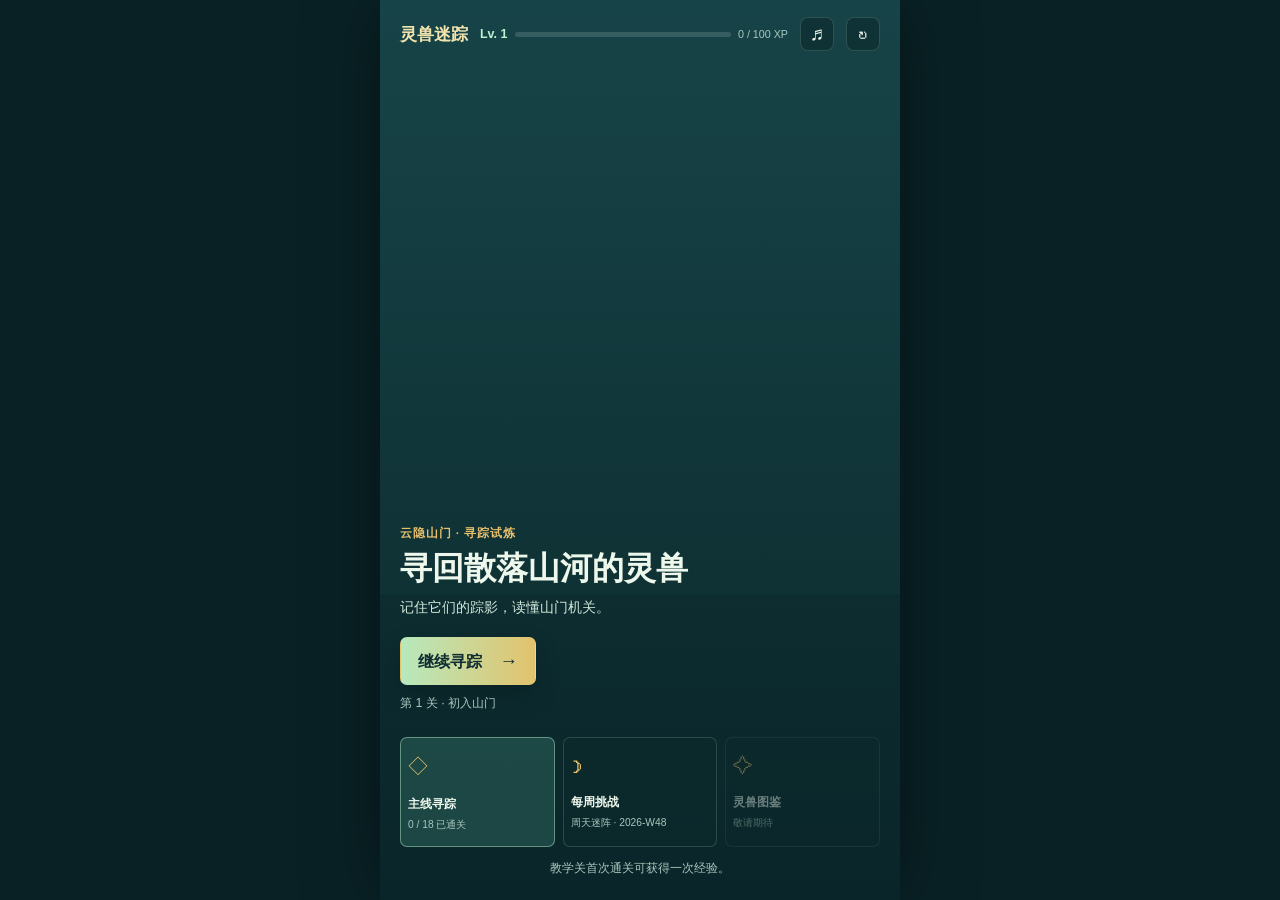
==== index.html @ cf748c47 "Add files via upload" ====
<!doctype html>
<html lang="zh-CN">
  <head>
    <meta charset="utf-8">
    <meta name="viewport" content="width=device-width, initial-scale=1, viewport-fit=cover">
    <meta name="theme-color" content="#102e31">
    <title>灵兽迷踪</title>
    <link rel="stylesheet" href="styles.css">
  </head>
  <body>
    <main class="game-shell">
      <section class="screen home-screen is-active" id="homeScreen">
        <header class="topbar">
          <div class="brand">灵兽迷踪</div>
          <div class="level-readout" aria-label="玩家等级">
            <strong id="homeLevel">Lv. 1</strong>
            <div class="xp-track"><i id="homeXpFill"></i></div>
            <span id="homeXpText">0 / 100 XP</span>
          </div>
          <button class="icon-button" id="soundToggle" type="button" aria-label="关闭音效" title="关闭音效">♬</button>
          <button class="icon-button" id="resetButton" type="button" aria-label="重置本地进度" title="重置本地进度">↻</button>
        </header>

        <div class="mountain-scene" aria-hidden="true">
          <div class="moon"></div><div class="peak peak-back"></div><div class="peak peak-front"></div>
          <div class="gate"><i></i><i></i><b></b></div><div class="river"></div>
          <span class="scene-beast fox">⌁</span><span class="scene-beast bird">✦</span><span class="scene-beast fish">◌</span>
        </div>

        <section class="hero-copy">
          <p class="eyebrow">云隐山门 · 寻踪试炼</p>
          <h1>寻回散落山河的灵兽</h1>
          <p>记住它们的踪影，读懂山门机关。</p>
          <button class="primary-button" id="continueButton" type="button">继续寻踪 <span>→</span></button>
          <p class="current-stage" id="currentStage">第 1 关 · 初入山门</p>
        </section>

        <section class="home-grid" aria-label="游戏入口">
          <button class="home-tile is-selected" id="mainlineButton" type="button">
            <span class="tile-symbol">◇</span><strong>主线寻踪</strong><small id="mainlineProgress">0 / 5 已通关</small>
          </button>
          <button class="home-tile" id="weeklyButton" type="button">
            <span class="tile-symbol">☽</span><strong>每周挑战</strong><small id="weeklyLabel">本周迷阵</small>
          </button>
          <button class="home-tile" type="button" disabled>
            <span class="tile-symbol">✧</span><strong>灵兽图鉴</strong><small>敬请期待</small>
          </button>
        </section>
        <p class="streak-line" id="streakLine">完成教学关卡，可获得一次经验。</p>
      </section>

      <section class="screen level-screen" id="levelScreen">
        <header class="topbar compact-topbar">
          <button class="back-button" id="levelBackButton" type="button">← 返回</button>
          <div class="brand">主线寻踪</div>
          <div class="level-mini" id="levelMini">Lv. 1</div>
        </header>
        <div class="page-intro"><p class="eyebrow">教学试炼</p><h2>循着灵息，依序深入山门</h2></div>
        <div class="level-list" id="levelList"></div>
      </section>

      <section class="screen play-screen" id="playScreen">
        <header class="play-topbar">
          <button class="icon-button" id="playBackButton" type="button" aria-label="返回关卡列表" title="返回关卡列表">←</button>
          <div class="stage-title"><span id="playChapter">第 1 关</span><strong id="playName">初入山门</strong></div>
          <div class="play-stats"><div class="moves"><span>剩余步数</span><strong id="movesValue">16</strong></div><div class="mistakes"><span>错误</span><strong id="mistakesValue">0</strong></div><button class="icon-button" id="playSoundToggle" type="button" aria-label="关闭音效" title="关闭音效">♬</button></div>
        </header>
        <section class="objective-row"><span id="objectiveText">找出全部 8 对灵兽</span><strong id="pairProgress">0 / 8</strong></section>
        <div class="mechanism-note" id="mechanismNote">连续翻开两张相同灵兽牌即可消除。</div>
        <section class="board-wrap"><div class="game-board" id="gameBoard" aria-live="polite"></div></section>
        <section class="toolbelt" aria-label="可用道具">
          <button class="tool-button" id="mirrorTool" type="button"><img class="tool-art" src="图片建模/观微镜.png" alt=""><strong>观微镜</strong><small>显露全部</small></button>
          <button class="tool-button" id="trackerTool" type="button"><span>⌁</span><strong>寻踪香</strong><small>指向同伴</small></button>
          <button class="tool-button" id="breakerTool" type="button"><span>◇</span><strong>破禁符</strong><small>解除迷雾</small></button>
        </section>
      </section>
    </main>

    <div class="modal-layer" id="tutorialModal" aria-hidden="true">
      <section class="tutorial-modal" role="dialog" aria-modal="true" aria-labelledby="tutorialTitle">
        <p class="eyebrow" id="tutorialKicker">试炼规则</p>
        <div class="tutorial-demo" id="tutorialDemo" aria-hidden="true"></div>
        <h2 id="tutorialTitle">记住灵兽的踪影</h2>
        <p id="tutorialDescription"></p>
        <button class="primary-button tutorial-start" id="tutorialStartButton" type="button">开始试炼 <span>→</span></button>
      </section>
    </div>

    <div class="modal-layer" id="resultModal" aria-hidden="true">
      <section class="result-modal" role="dialog" aria-modal="true" aria-labelledby="resultTitle">
        <p class="eyebrow" id="resultKicker">寻踪完成</p>
        <div class="result-emblem">✦</div>
        <h2 id="resultTitle">灵兽已归位</h2>
        <p id="resultDescription"></p>
        <div class="result-stats"><div><span>剩余步数</span><strong id="resultMoves">0</strong></div><div><span>错误翻牌</span><strong id="resultMistakes">0</strong></div><div><span>道具使用</span><strong id="resultTools">0</strong></div><div><span>本关评价</span><strong id="resultStars">★☆☆</strong></div></div>
        <div class="result-record" id="resultRecord" hidden></div>
        <div class="xp-gain" id="xpGain">首次通关经验 +0</div>
        <div class="modal-actions"><button class="secondary-button" id="replayButton" type="button">再来一局</button><button class="secondary-button" id="reviewButton" type="button">复盘本局</button><button class="primary-button" id="nextButton" type="button">下一关 <span>→</span></button></div>
      </section>
    </div>
    <script src="app.js"></script>
  </body>
</html>
---- styles.css ----
:root { --ink:#edf7ec; --muted:#a9c7bd; --deep:#102e31; --deep-2:#16454a; --jade:#58c69d; --jade-light:#b9f2cd; --gold:#e8c06b; --coral:#e87762; --line:rgba(202,242,222,.16); --paper:#e6f0e6; }
* { box-sizing:border-box; }
body { margin:0; min-width:320px; min-height:100vh; color:var(--ink); font-family:"Microsoft YaHei","PingFang SC",sans-serif; letter-spacing:0; background:#092125; }
button { font:inherit; cursor:pointer; } button:disabled { cursor:not-allowed; opacity:.42; }
.game-shell { width:min(100%,520px); min-height:100vh; margin:0 auto; overflow:hidden; background:linear-gradient(180deg,#123c40 0%,#0a2529 100%); box-shadow:0 0 70px rgba(0,0,0,.36); }
.screen { display:none; min-height:100vh; position:relative; padding:env(safe-area-inset-top, 0) 20px calc(24px + env(safe-area-inset-bottom, 0)); } .screen.is-active { display:flex; flex-direction:column; }
.topbar { min-height:68px; display:flex; align-items:center; justify-content:space-between; gap:12px; position:relative; z-index:4; }
.brand { color:#f3e4ae; font-size:1.08rem; font-weight:800; white-space:nowrap; } .level-readout { flex:1; display:grid; grid-template-columns:auto minmax(52px,1fr) auto; align-items:center; gap:7px; color:var(--muted); font-size:.67rem; } .level-readout strong { color:var(--jade-light); font-size:.78rem; }.xp-track { height:5px; overflow:hidden; border-radius:99px; background:rgba(237,247,236,.14); }.xp-track i { display:block; height:100%; width:0; border-radius:inherit; background:linear-gradient(90deg,var(--jade),var(--gold)); transition:width .35s ease; }
.icon-button,.back-button { width:34px; height:34px; border:1px solid var(--line); border-radius:8px; color:var(--ink); background:rgba(8,30,32,.42); font-size:1.2rem; } .back-button { width:auto; padding:0 10px; font-size:.8rem; }.compact-topbar { border-bottom:1px solid var(--line); }.level-mini { color:var(--gold); font-size:.78rem; font-weight:800; }
.home-screen { isolation:isolate; } .mountain-scene { position:absolute; inset:0 0 auto; z-index:-1; height:66%; overflow:hidden; background:radial-gradient(circle at 78% 18%,rgba(226,211,142,.8) 0 5%,transparent 5.3%),linear-gradient(180deg,#255d5f 0%,#19494e 42%,#10363a 100%); }.mountain-scene::before { content:""; position:absolute; inset:0; opacity:.6; background:repeating-linear-gradient(116deg,transparent 0 16px,rgba(210,241,214,.05) 17px 18px); }.moon { position:absolute; top:13%; right:13%; width:70px; aspect-ratio:1; border-radius:50%; background:rgba(239,227,168,.52); box-shadow:0 0 48px rgba(238,220,146,.34); }.peak { position:absolute; bottom:9%; width:115%; height:42%; clip-path:polygon(0 100%,26% 40%,39% 67%,59% 10%,77% 67%,100% 32%,100% 100%); }.peak-back { left:-36%; background:#2c6866; opacity:.9; }.peak-front { left:8%; bottom:0; height:42%; background:#174447; clip-path:polygon(0 100%,22% 29%,38% 66%,58% 16%,75% 70%,100% 37%,100% 100%); }.river { position:absolute; bottom:0; left:35%; width:40%; height:34%; background:linear-gradient(90deg,transparent,#71cfc2 45%,rgba(137,224,206,.3)); clip-path:polygon(47% 0,62% 0,100% 100%,0 100%); opacity:.75; }.gate { position:absolute; z-index:2; bottom:17%; left:calc(50% - 46px); width:92px; height:68px; border:4px solid #d9b866; border-bottom:0; border-radius:50px 50px 0 0; box-shadow:0 0 20px rgba(232,192,107,.26); }.gate i { position:absolute; bottom:0; width:8px; height:38px; background:#d9b866; }.gate i:first-child { left:17px; }.gate i:nth-child(2) { right:17px; }.gate b { position:absolute; bottom:12px; left:17px; width:50px; height:4px; background:#d9b866; }.scene-beast { position:absolute; z-index:3; font-weight:900; }.fox { bottom:25%; left:19%; color:var(--jade-light); font-size:2rem; }.bird { top:26%; left:24%; color:var(--coral); font-size:1.8rem; }.fish { bottom:11%; right:20%; color:var(--gold); font-size:2rem; }
.hero-copy { margin-top:auto; padding-top:310px; position:relative; z-index:2; }.eyebrow { margin:0 0 8px; color:var(--gold); font-size:.72rem; font-weight:800; letter-spacing:.08em; }.hero-copy h1 { max-width:310px; margin:0; font-size:2rem; line-height:1.22; }.hero-copy > p:not(.eyebrow):not(.current-stage) { margin:10px 0 20px; color:#d2e6d9; font-size:.9rem; }.primary-button,.secondary-button { min-height:48px; border-radius:7px; border:1px solid transparent; padding:0 17px; font-weight:800; }.primary-button { color:#102e31; background:linear-gradient(90deg,#b7e9bd,#e2c36d); box-shadow:0 10px 25px rgba(0,0,0,.2); }.primary-button span { margin-left:13px; font-size:1.15rem; }.secondary-button { color:var(--ink); border-color:var(--line); background:rgba(255,255,255,.08); }.current-stage { margin:10px 0 0; color:var(--muted); font-size:.78rem; }.home-grid { display:grid; grid-template-columns:repeat(3,1fr); gap:8px; margin-top:25px; }.home-tile { min-height:110px; padding:12px 7px; border:1px solid var(--line); border-radius:7px; color:var(--ink); text-align:left; background:rgba(12,42,44,.72); }.home-tile.is-selected { border-color:rgba(185,242,205,.45); background:rgba(60,124,111,.38); }.tile-symbol { display:block; margin-bottom:16px; color:var(--gold); font-size:1.25rem; }.home-tile strong,.home-tile small { display:block; }.home-tile strong { font-size:.78rem; }.home-tile small { margin-top:5px; color:var(--muted); font-size:.64rem; }.streak-line { margin:14px 0 0; color:var(--muted); text-align:center; font-size:.72rem; }
.level-screen { background:linear-gradient(180deg,#133e42,#0c292d); }.page-intro { margin:36px 0 22px; }.page-intro h2 { margin:0; font-size:1.48rem; line-height:1.35; }.level-list { display:grid; gap:10px; }.level-card { display:grid; grid-template-columns:44px 1fr auto; align-items:center; gap:12px; min-height:86px; padding:12px; border:1px solid var(--line); border-radius:7px; color:var(--ink); text-align:left; background:rgba(255,255,255,.05); }.level-card:not(:disabled):hover { border-color:rgba(185,242,205,.48); background:rgba(255,255,255,.08); }.level-number { display:grid; width:38px; height:38px; place-items:center; border-radius:50%; color:var(--deep); background:var(--jade-light); font-size:.8rem; font-weight:900; }.level-card.is-complete .level-number { background:var(--gold); }.level-card strong,.level-card small { display:block; }.level-card strong { font-size:.9rem; }.level-card small { margin-top:5px; color:var(--muted); font-size:.72rem; }.level-stars { color:var(--gold); font-size:.9rem; white-space:nowrap; }
.play-screen { padding-inline:14px; background:radial-gradient(circle at 50% 48%,#1d5355,#0b282c 62%); }.play-topbar { min-height:72px; display:grid; grid-template-columns:34px 1fr auto; align-items:center; gap:10px; }.stage-title span,.moves span { display:block; color:var(--muted); font-size:.66rem; }.stage-title strong { display:block; margin-top:3px; font-size:.92rem; }.moves { min-width:58px; text-align:right; }.moves strong { color:var(--gold); font-size:1.36rem; }.objective-row { display:flex; justify-content:space-between; padding:10px 8px; border-top:1px solid var(--line); border-bottom:1px solid var(--line); color:#d5e7dc; font-size:.78rem; }.objective-row strong { color:var(--jade-light); }.mechanism-note { min-height:34px; padding:9px 8px 0; color:var(--muted); font-size:.69rem; text-align:center; }.board-wrap { flex:1; display:grid; place-items:center; min-height:0; padding:10px 0; }.game-board { width:min(100%,440px); display:grid; grid-template-columns:repeat(var(--columns),1fr); gap:8px; }.card { position:relative; aspect-ratio:1 / 1.12; padding:0; border:0; border-radius:8px; background:transparent; perspective:700px; }.card:disabled { opacity:1; }.card-inner { position:absolute; inset:0; transform-style:preserve-3d; transition:transform .36s ease; }.card.is-face-up .card-inner,.card.is-matched .card-inner,.card.is-peek .card-inner { transform:rotateY(180deg); }.card-face { position:absolute; inset:0; display:grid; place-items:center; backface-visibility:hidden; border-radius:8px; overflow:hidden; }.card-back { border:1px solid rgba(224,196,107,.55); background:linear-gradient(145deg,#1f5b5b,#0d3035); box-shadow:inset 0 0 0 4px rgba(212,188,104,.1); }.card-back::before { content:"✧"; color:#e6c76e; font-size:1.45rem; }.card-front { transform:rotateY(180deg); border:1px solid rgba(255,255,255,.28); background:linear-gradient(145deg,#eaf0e2,#b9d5c8); }.beast-icon { font-size:clamp(1.45rem,7vw,2.2rem); filter:drop-shadow(0 3px 0 rgba(16,46,49,.12)); }.beast-name { position:absolute; bottom:7px; color:#174247; font-size:.58rem; font-weight:900; }.card.is-matched { animation:vanish .42s ease forwards; pointer-events:none; }.card.is-fogged .card-back { border-color:rgba(222,231,226,.65); background:linear-gradient(135deg,#97aaa9,#4d6c6c); }.card.is-fogged .card-back::before { content:"☁"; color:#ecf3ed; }.card.is-hint .card-back { outline:3px solid var(--gold); outline-offset:2px; }.card.is-teleport .card-back::after { content:"⌘"; position:absolute; right:5px; top:4px; color:#f1d17c; font-size:.68rem; }.toolbelt { display:grid; grid-template-columns:repeat(3,1fr); gap:7px; padding:10px 0 3px; }.tool-button { min-height:67px; border:1px solid var(--line); border-radius:7px; color:var(--ink); background:rgba(255,255,255,.07); }.tool-button:not(:disabled):hover { border-color:var(--gold); }.tool-button > * { display:block; }.tool-button span { color:var(--gold); font-size:1rem; }.tool-button strong { margin:3px 0; font-size:.69rem; }.tool-button small { color:var(--muted); font-size:.59rem; }
.modal-layer { position:fixed; inset:0; z-index:12; display:none; place-items:center; padding:22px; background:rgba(5,23,25,.74); }.modal-layer.is-visible { display:grid; }.result-modal { width:min(100%,390px); padding:26px 22px 20px; border:1px solid rgba(226,195,105,.38); border-radius:8px; text-align:center; color:#173c3e; background:linear-gradient(180deg,#e9f0df,#c9dfd0); box-shadow:0 24px 70px rgba(0,0,0,.32); }.result-modal .eyebrow { color:#557668; }.result-emblem { margin:0 auto 14px; display:grid; width:60px; height:60px; place-items:center; border-radius:50%; color:#f8e7a0; background:#1b5253; font-size:1.8rem; }.result-modal h2 { margin:0; font-size:1.55rem; }.result-modal > p:not(.eyebrow) { min-height:42px; margin:10px 0; color:#557668; font-size:.84rem; line-height:1.5; }.result-stats { display:grid; grid-template-columns:1fr 1fr; gap:1px; margin:17px 0 9px; overflow:hidden; border-radius:6px; background:rgba(21,62,63,.12); }.result-stats div { padding:10px; background:rgba(255,255,255,.42); }.result-stats span,.result-stats strong { display:block; }.result-stats span { color:#637c6f; font-size:.67rem; }.result-stats strong { margin-top:4px; color:#174247; }.xp-gain { min-height:23px; color:#8a6824; font-size:.76rem; font-weight:800; }.modal-actions { display:grid; grid-template-columns:1fr 1fr; gap:9px; margin-top:14px; }.modal-actions .primary-button,.modal-actions .secondary-button { min-height:44px; padding:0 10px; }.modal-actions .secondary-button { color:#174247; border-color:rgba(23,66,71,.25); background:rgba(255,255,255,.5); }
@keyframes vanish { 55% { opacity:.45; transform:scale(.85); } 100% { opacity:0; transform:scale(.72); } }
@media (max-height:720px) { .hero-copy { padding-top:220px; }.home-grid { margin-top:15px; }.home-tile { min-height:92px; }.tile-symbol { margin-bottom:10px; }.board-wrap { padding:3px 0; }.game-board { gap:6px; }.mechanism-note { padding-top:5px; }.toolbelt { padding-top:5px; } }

/* Generated art is kept behind UI overlays so the board remains legible at phone size. */
.mountain-scene { background:linear-gradient(rgba(12,42,44,.18),rgba(12,42,44,.72)),url("图片建模/主页山门背景.png") center top / cover no-repeat,#19494e; }
.mountain-scene::before { opacity:.25; background:linear-gradient(180deg,transparent 44%,#0d2e31 100%); }
.moon,.peak,.river,.gate,.scene-beast { display:none; }
.play-screen { background:linear-gradient(rgba(8,34,37,.82),rgba(8,34,37,.92)),url("图片建模/棋盘.png") center / cover,#0b282c; }
.card-back { background:linear-gradient(rgba(11,43,47,.08),rgba(11,43,47,.25)),url("图片建模/迷雾符牌.jpg") center / cover,#163d40; }
.card-back::before { content:""; width:28%; aspect-ratio:1; border:1px solid rgba(237,208,112,.7); border-radius:50%; box-shadow:0 0 18px rgba(239,202,101,.45); }
.beast-art { width:100%; height:100%; object-fit:cover; }
.beast-icon.is-fallback { display:none; }
.beast-art[hidden] + .beast-icon.is-fallback { display:block; }
.beast-name { z-index:1; padding:2px 5px; border-radius:3px; background:rgba(233,241,226,.82); }
.card.is-fogged .card-back { background:linear-gradient(rgba(100,123,124,.5),rgba(60,79,81,.62)),url("图片建模/迷雾机关图标.png") center / cover,#4d6c6c; }
.card.is-fogged .card-back::before { border-color:#ecf3ed; box-shadow:0 0 20px rgba(236,243,237,.45); }
.card.is-hint .card-back { animation:hint-pulse .7s ease-in-out infinite alternate; }
.card.is-sealed .card-back { background:linear-gradient(rgba(67,37,36,.42),rgba(44,29,31,.62)),url("图片建模/封印机关图标.png") center / cover,#533d3d; border-color:rgba(230,119,98,.82); }
.card.is-sealed .card-back::before { width:36%; border-radius:4px; border-color:#f0a491; box-shadow:0 0 18px rgba(232,119,98,.5); }
.card.is-teleport .card-back { background:linear-gradient(rgba(14,55,58,.34),rgba(15,34,45,.58)),url("图片建模/传送阵机关图标.png") center / cover,#1b4950; border-color:rgba(232,192,107,.9); }
.card.is-teleport .card-back::before { width:36%; border-color:#f4d684; box-shadow:0 0 20px rgba(232,192,107,.7); animation:teleport-pulse 1s ease-in-out infinite alternate; }
.card.is-teleport-target .card-back { outline:2px dashed rgba(185,242,205,.88); outline-offset:-5px; }
.card.is-teleport-target .card-back::after { content:"✦"; position:absolute; top:5px; right:6px; color:#d4f5d6; font-size:.68rem; text-shadow:0 0 8px rgba(185,242,205,.8); }
.card.is-disguised .card-back { background:linear-gradient(rgba(54,48,55,.36),rgba(31,48,49,.68)),#31575a; border-color:rgba(232,119,98,.76); }
.card.is-disguised .card-back::before { width:38%; border-radius:48% 48% 42% 42%; border-color:#f0a491; box-shadow:0 0 16px rgba(232,119,98,.45); }
.card.is-disguised .card-back::after { content:"?"; position:absolute; color:#f7c7b9; font-size:1rem; font-weight:800; text-shadow:0 0 8px rgba(232,119,98,.65); }
.game-board.is-dense { width:min(100%,390px); gap:6px; }
.game-board.is-dense .beast-name { bottom:3px; padding:1px 3px; font-size:.5rem; }
.game-board.is-dense .beast-icon { font-size:clamp(1.2rem,5vw,1.7rem); }
.board-obstacle { position:relative; aspect-ratio:1 / 1.12; border:1px solid rgba(232,192,107,.3); border-radius:8px; background:radial-gradient(circle at 50% 42%,rgba(185,242,205,.18) 0 13%,transparent 14%),linear-gradient(145deg,#264d4d,#102f34); box-shadow:inset 0 0 0 4px rgba(232,192,107,.07); }
.board-obstacle::after { content:"◇"; position:absolute; inset:0; display:grid; place-items:center; color:rgba(232,192,107,.55); font-size:1.4rem; }
.challenge-card { border-color:rgba(232,192,107,.4); background:rgba(94,89,55,.22); }
.challenge-card .level-number { color:#173c3e; background:var(--gold); }
.result-record { min-height:22px; margin:4px 0 0; color:#7a5e25; font-size:.72rem; font-weight:800; }
.tutorial-modal { width:min(100%,390px); padding:24px 22px 20px; border:1px solid rgba(226,195,105,.38); border-radius:8px; text-align:center; color:#173c3e; background:linear-gradient(180deg,#e9f0df,#c9dfd0); box-shadow:0 24px 70px rgba(0,0,0,.32); }
.tutorial-modal .eyebrow { color:#557668; }
.tutorial-modal h2 { margin:14px 0 0; font-size:1.38rem; line-height:1.35; }
.tutorial-modal > p:not(.eyebrow) { min-height:66px; margin:10px 0 16px; color:#557668; font-size:.84rem; line-height:1.6; }
.tutorial-start { width:100%; }
.tutorial-demo { display:flex; min-height:72px; align-items:center; justify-content:center; gap:7px; padding:9px; border:1px solid rgba(23,66,71,.13); border-radius:7px; background:rgba(255,255,255,.36); }
.demo-card { display:grid; width:52px; height:58px; place-items:center; padding:4px; border:1px solid rgba(23,66,71,.2); border-radius:6px; color:#174247; background:#eaf0e2; font-size:.62rem; font-weight:800; line-height:1.15; }
.demo-card.is-fog { color:#ecf3ed; border-color:#607a7b; background:#5c7676; }.demo-card.is-seal { color:#f8dfd2; border-color:#a85e51; background:#6f4d4a; }.demo-card.is-portal { color:#f7e3a1; border-color:#b79145; background:#24595d; }.demo-card.is-star { color:#205457; border-color:#8ecbb9; background:#d5eee2; }.demo-card.is-mask { color:#f7c7b9; border-color:#b17a73; background:#4e6263; }
.demo-link,.demo-arrow { color:#627d70; font-size:1rem; font-weight:900; }.demo-result { color:#896923; font-size:.7rem; font-weight:900; white-space:nowrap; }
.play-stats { display:flex; align-items:center; gap:10px; }
.mistakes { min-width:34px; text-align:right; }
.mistakes span { display:block; color:var(--muted); font-size:.66rem; }
.mistakes strong { display:block; margin-top:2px; color:var(--coral); font-size:1rem; }
@keyframes hint-pulse { to { outline-color:#f7e7a2; box-shadow:0 0 16px rgba(232,192,107,.55); } } @keyframes teleport-pulse { to { transform:scale(.76); opacity:.65; } }

.modal-actions .primary-button { grid-column:1 / -1; }
.result-record { overflow-wrap:anywhere; }

.tool-art { width:24px; height:24px; margin:0 auto; object-fit:contain; }
.card.is-disguised .card-back { background:linear-gradient(rgba(54,48,55,.38),rgba(31,48,49,.68)),url("图片建模/伪装机关.png") center / cover,#31575a; }
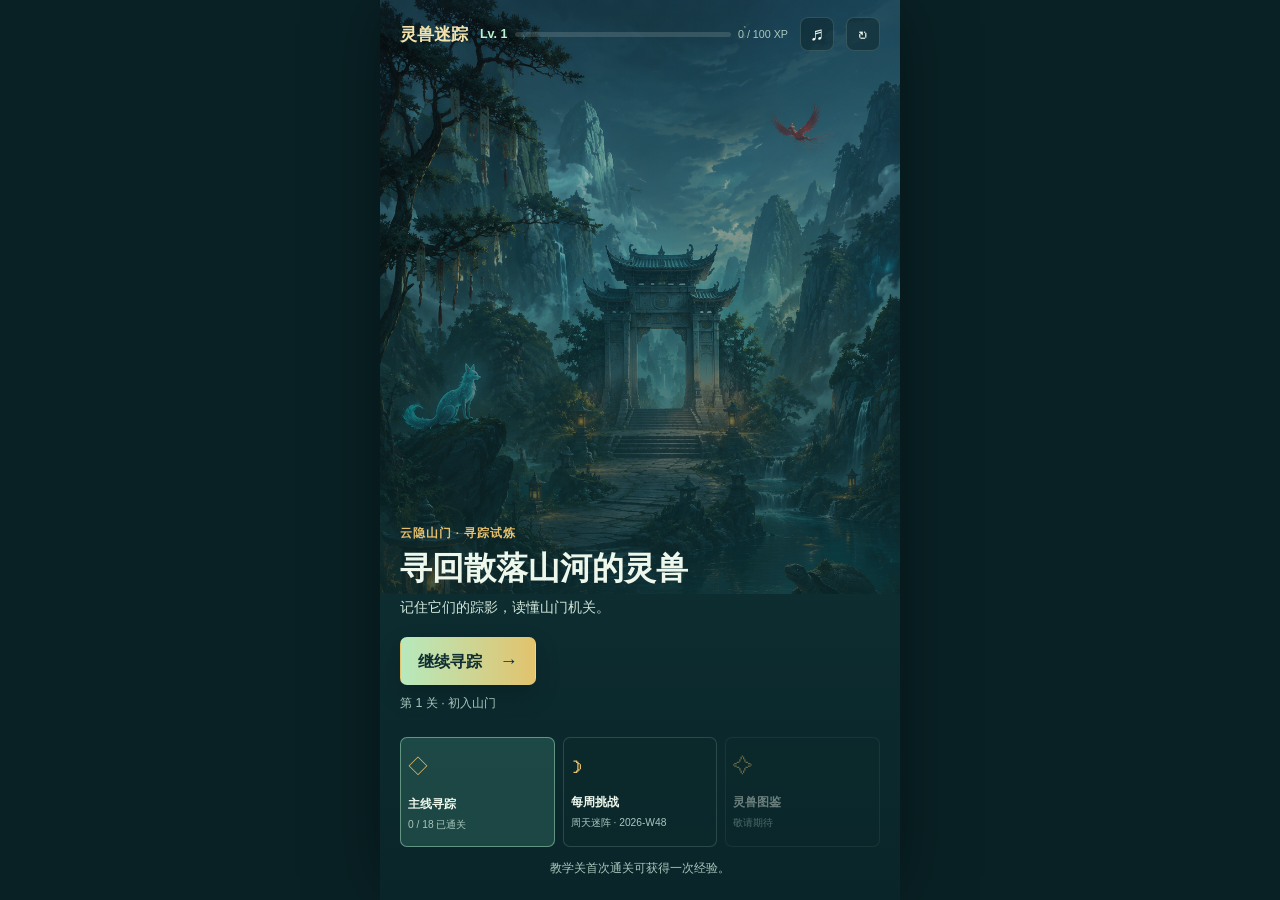
==== commit 9bab8245: "Add files via upload" ====
--- a/index.html
+++ b/index.html
@@ -69,10 +69,11 @@
         <div class="mechanism-note" id="mechanismNote">连续翻开两张相同灵兽牌即可消除。</div>
         <section class="board-wrap"><div class="game-board" id="gameBoard" aria-live="polite"></div></section>
         <section class="toolbelt" aria-label="可用道具">
-          <button class="tool-button" id="mirrorTool" type="button"><img class="tool-art" src="图片建模/观微镜.png" alt=""><strong>观微镜</strong><small>显露全部</small></button>
-          <button class="tool-button" id="trackerTool" type="button"><span>⌁</span><strong>寻踪香</strong><small>指向同伴</small></button>
-          <button class="tool-button" id="breakerTool" type="button"><span>◇</span><strong>破禁符</strong><small>解除迷雾</small></button>
+          <button class="tool-button" id="mirrorTool" type="button"><img class="tool-art" src="assets/tool-insight-mirror.png" alt=""><strong>观微镜</strong><small>显露全部</small></button>
+          <button class="tool-button" id="trackerTool" type="button"><img class="tool-art" src="assets/tool-tracker-incense.png" alt=""><strong>寻踪香</strong><small>指向同伴</small></button>
+          <button class="tool-button" id="breakerTool" type="button"><img class="tool-art" src="assets/tool-breaker-talisman.jpg" alt=""><strong>破禁符</strong><small>解除迷雾</small></button>
         </section>
+        <button class="share-tool-button" id="shareTrackerButton" type="button" aria-label="分享游戏，领取一次寻踪香" title="分享游戏，领取一次寻踪香"><span aria-hidden="true">↗</span><strong>分享求香</strong><small>本局额外获得 1 次寻踪香</small></button>
       </section>
     </main>
 
--- a/styles.css
+++ b/styles.css
@@ -16,22 +16,22 @@
 @media (max-height:720px) { .hero-copy { padding-top:220px; }.home-grid { margin-top:15px; }.home-tile { min-height:92px; }.tile-symbol { margin-bottom:10px; }.board-wrap { padding:3px 0; }.game-board { gap:6px; }.mechanism-note { padding-top:5px; }.toolbelt { padding-top:5px; } }
 
 /* Generated art is kept behind UI overlays so the board remains legible at phone size. */
-.mountain-scene { background:linear-gradient(rgba(12,42,44,.18),rgba(12,42,44,.72)),url("图片建模/主页山门背景.png") center top / cover no-repeat,#19494e; }
+.mountain-scene { background:linear-gradient(rgba(12,42,44,.18),rgba(12,42,44,.72)),url("assets/home-mountain-gate.png") center top / cover no-repeat,#19494e; }
 .mountain-scene::before { opacity:.25; background:linear-gradient(180deg,transparent 44%,#0d2e31 100%); }
 .moon,.peak,.river,.gate,.scene-beast { display:none; }
-.play-screen { background:linear-gradient(rgba(8,34,37,.82),rgba(8,34,37,.92)),url("图片建模/棋盘.png") center / cover,#0b282c; }
-.card-back { background:linear-gradient(rgba(11,43,47,.08),rgba(11,43,47,.25)),url("图片建模/迷雾符牌.jpg") center / cover,#163d40; }
+.play-screen { background:linear-gradient(rgba(8,34,37,.82),rgba(8,34,37,.92)),url("assets/game-board.png") center / cover,#0b282c; }
+.card-back { background:linear-gradient(rgba(11,43,47,.08),rgba(11,43,47,.25)),url("assets/card-back.jpg") center / cover,#163d40; }
 .card-back::before { content:""; width:28%; aspect-ratio:1; border:1px solid rgba(237,208,112,.7); border-radius:50%; box-shadow:0 0 18px rgba(239,202,101,.45); }
 .beast-art { width:100%; height:100%; object-fit:cover; }
 .beast-icon.is-fallback { display:none; }
 .beast-art[hidden] + .beast-icon.is-fallback { display:block; }
 .beast-name { z-index:1; padding:2px 5px; border-radius:3px; background:rgba(233,241,226,.82); }
-.card.is-fogged .card-back { background:linear-gradient(rgba(100,123,124,.5),rgba(60,79,81,.62)),url("图片建模/迷雾机关图标.png") center / cover,#4d6c6c; }
+.card.is-fogged .card-back { background:linear-gradient(rgba(100,123,124,.5),rgba(60,79,81,.62)),url("assets/mechanism-fog.png") center / cover,#4d6c6c; }
 .card.is-fogged .card-back::before { border-color:#ecf3ed; box-shadow:0 0 20px rgba(236,243,237,.45); }
 .card.is-hint .card-back { animation:hint-pulse .7s ease-in-out infinite alternate; }
-.card.is-sealed .card-back { background:linear-gradient(rgba(67,37,36,.42),rgba(44,29,31,.62)),url("图片建模/封印机关图标.png") center / cover,#533d3d; border-color:rgba(230,119,98,.82); }
+.card.is-sealed .card-back { background:linear-gradient(rgba(67,37,36,.42),rgba(44,29,31,.62)),url("assets/mechanism-seal.png") center / cover,#533d3d; border-color:rgba(230,119,98,.82); }
 .card.is-sealed .card-back::before { width:36%; border-radius:4px; border-color:#f0a491; box-shadow:0 0 18px rgba(232,119,98,.5); }
-.card.is-teleport .card-back { background:linear-gradient(rgba(14,55,58,.34),rgba(15,34,45,.58)),url("图片建模/传送阵机关图标.png") center / cover,#1b4950; border-color:rgba(232,192,107,.9); }
+.card.is-teleport .card-back { background:linear-gradient(rgba(14,55,58,.34),rgba(15,34,45,.58)),url("assets/mechanism-teleport.png") center / cover,#1b4950; border-color:rgba(232,192,107,.9); }
 .card.is-teleport .card-back::before { width:36%; border-color:#f4d684; box-shadow:0 0 20px rgba(232,192,107,.7); animation:teleport-pulse 1s ease-in-out infinite alternate; }
 .card.is-teleport-target .card-back { outline:2px dashed rgba(185,242,205,.88); outline-offset:-5px; }
 .card.is-teleport-target .card-back::after { content:"✦"; position:absolute; top:5px; right:6px; color:#d4f5d6; font-size:.68rem; text-shadow:0 0 8px rgba(185,242,205,.8); }
@@ -65,4 +65,14 @@
 .result-record { overflow-wrap:anywhere; }
 
 .tool-art { width:24px; height:24px; margin:0 auto; object-fit:contain; }
-.card.is-disguised .card-back { background:linear-gradient(rgba(54,48,55,.38),rgba(31,48,49,.68)),url("图片建模/伪装机关.png") center / cover,#31575a; }
+.card.is-disguised .card-back { background:linear-gradient(rgba(54,48,55,.38),rgba(31,48,49,.68)),url("assets/mechanism-disguise.png") center / cover,#31575a; }
+
+/* Matched cards are recreated when the board updates; suppress replaying their exit animation. */
+.card.is-matched { animation:none; opacity:0; }
+
+/* Existing game art used by the tool belt, board obstacle, and completion panel. */
+.board-obstacle { background:linear-gradient(rgba(14,45,49,.2),rgba(6,29,33,.52)),url("assets/board-stone-node.png") center / cover,#102f34; }
+.result-modal { background:linear-gradient(rgba(233,240,223,.88),rgba(201,223,208,.92)),url("assets/result-clear-bg.jpg") center / cover,#c9dfd0; }
+
+.share-tool-button { display:grid; grid-template-columns:24px 1fr auto; width:100%; min-height:42px; margin:7px 0 3px; padding:0 12px; align-items:center; gap:9px; border:1px solid rgba(224,196,107,.5); border-radius:7px; color:var(--ink); background:rgba(17,63,65,.62); text-align:left; }
+.share-tool-button:not(:disabled):hover { border-color:var(--gold); background:rgba(31,91,91,.72); }.share-tool-button:disabled { opacity:.58; }.share-tool-button span { color:var(--gold); font-size:1.15rem; font-weight:900; }.share-tool-button strong { font-size:.73rem; }.share-tool-button small { color:var(--muted); font-size:.62rem; }
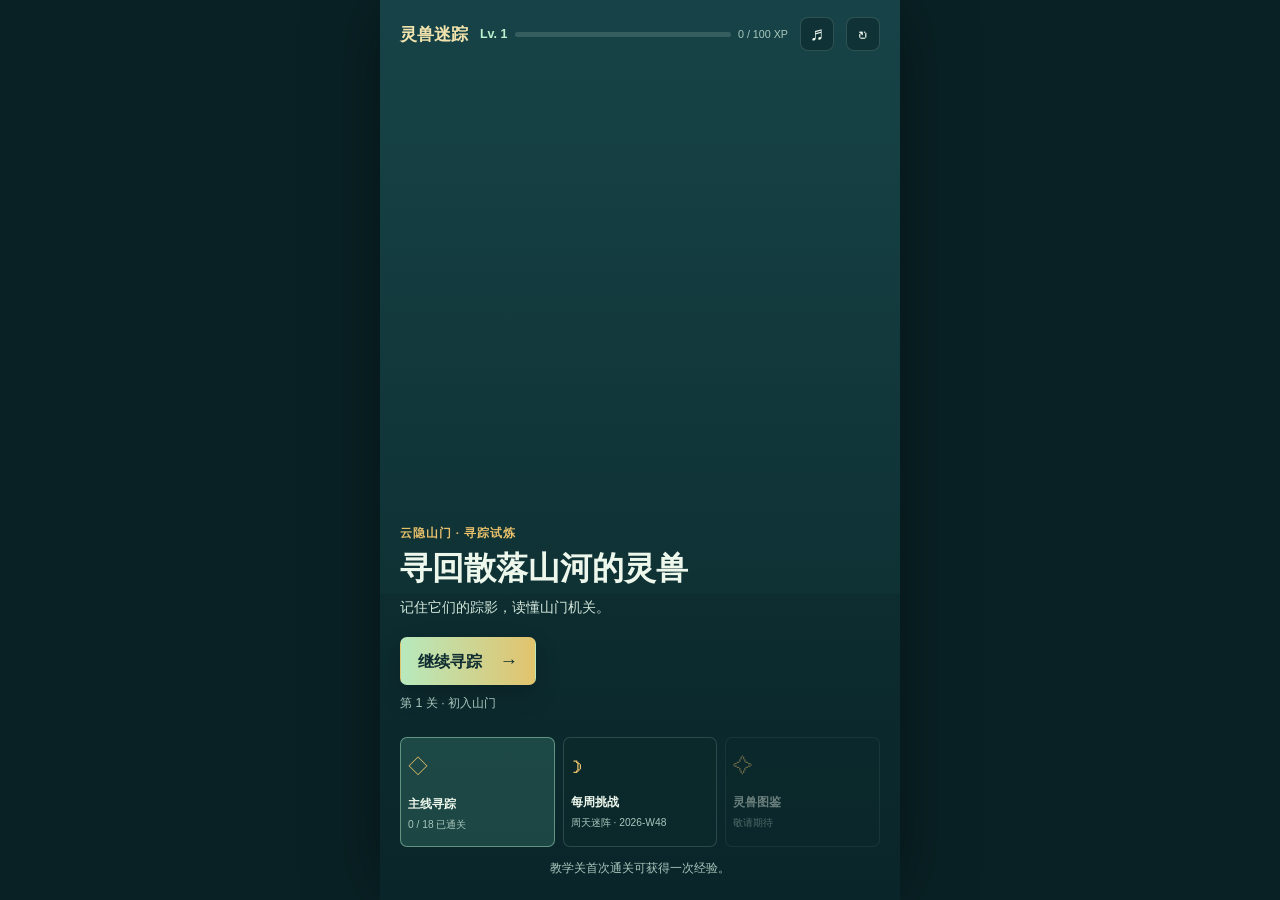
==== commit b68927d9: "Add files via upload" ====
--- a/index.html
+++ b/index.html
@@ -69,8 +69,8 @@
         <div class="mechanism-note" id="mechanismNote">连续翻开两张相同灵兽牌即可消除。</div>
         <section class="board-wrap"><div class="game-board" id="gameBoard" aria-live="polite"></div></section>
         <section class="toolbelt" aria-label="可用道具">
-          <button class="tool-button" id="mirrorTool" type="button"><img class="tool-art" src="assets/tool-insight-mirror.png" alt=""><strong>观微镜</strong><small>显露全部</small></button>
-          <button class="tool-button" id="trackerTool" type="button"><img class="tool-art" src="assets/tool-tracker-incense.png" alt=""><strong>寻踪香</strong><small>指向同伴</small></button>
+          <button class="tool-button" id="mirrorTool" type="button"><img class="tool-art" src="assets/tool-insight-mirror.jpg" alt="" decoding="async"><strong>观微镜</strong><small>显露全部</small></button>
+          <button class="tool-button" id="trackerTool" type="button"><img class="tool-art" src="assets/tool-tracker-incense.jpg" alt="" decoding="async"><strong>寻踪香</strong><small>指向同伴</small></button>
           <button class="tool-button" id="breakerTool" type="button"><img class="tool-art" src="assets/tool-breaker-talisman.jpg" alt=""><strong>破禁符</strong><small>解除迷雾</small></button>
         </section>
         <button class="share-tool-button" id="shareTrackerButton" type="button" aria-label="分享游戏，领取一次寻踪香" title="分享游戏，领取一次寻踪香"><span aria-hidden="true">↗</span><strong>分享求香</strong><small>本局额外获得 1 次寻踪香</small></button>
--- a/styles.css
+++ b/styles.css
@@ -16,22 +16,22 @@
 @media (max-height:720px) { .hero-copy { padding-top:220px; }.home-grid { margin-top:15px; }.home-tile { min-height:92px; }.tile-symbol { margin-bottom:10px; }.board-wrap { padding:3px 0; }.game-board { gap:6px; }.mechanism-note { padding-top:5px; }.toolbelt { padding-top:5px; } }
 
 /* Generated art is kept behind UI overlays so the board remains legible at phone size. */
-.mountain-scene { background:linear-gradient(rgba(12,42,44,.18),rgba(12,42,44,.72)),url("assets/home-mountain-gate.png") center top / cover no-repeat,#19494e; }
+.mountain-scene { background:linear-gradient(rgba(12,42,44,.18),rgba(12,42,44,.72)),url("assets/home-mountain-gate.jpg") center top / cover no-repeat,#19494e; }
 .mountain-scene::before { opacity:.25; background:linear-gradient(180deg,transparent 44%,#0d2e31 100%); }
 .moon,.peak,.river,.gate,.scene-beast { display:none; }
-.play-screen { background:linear-gradient(rgba(8,34,37,.82),rgba(8,34,37,.92)),url("assets/game-board.png") center / cover,#0b282c; }
+.play-screen { background:linear-gradient(rgba(8,34,37,.82),rgba(8,34,37,.92)),url("assets/game-board.jpg") center / cover,#0b282c; }
 .card-back { background:linear-gradient(rgba(11,43,47,.08),rgba(11,43,47,.25)),url("assets/card-back.jpg") center / cover,#163d40; }
 .card-back::before { content:""; width:28%; aspect-ratio:1; border:1px solid rgba(237,208,112,.7); border-radius:50%; box-shadow:0 0 18px rgba(239,202,101,.45); }
 .beast-art { width:100%; height:100%; object-fit:cover; }
 .beast-icon.is-fallback { display:none; }
 .beast-art[hidden] + .beast-icon.is-fallback { display:block; }
 .beast-name { z-index:1; padding:2px 5px; border-radius:3px; background:rgba(233,241,226,.82); }
-.card.is-fogged .card-back { background:linear-gradient(rgba(100,123,124,.5),rgba(60,79,81,.62)),url("assets/mechanism-fog.png") center / cover,#4d6c6c; }
+.card.is-fogged .card-back { background:linear-gradient(rgba(100,123,124,.5),rgba(60,79,81,.62)),url("assets/mechanism-fog.jpg") center / cover,#4d6c6c; }
 .card.is-fogged .card-back::before { border-color:#ecf3ed; box-shadow:0 0 20px rgba(236,243,237,.45); }
 .card.is-hint .card-back { animation:hint-pulse .7s ease-in-out infinite alternate; }
-.card.is-sealed .card-back { background:linear-gradient(rgba(67,37,36,.42),rgba(44,29,31,.62)),url("assets/mechanism-seal.png") center / cover,#533d3d; border-color:rgba(230,119,98,.82); }
+.card.is-sealed .card-back { background:linear-gradient(rgba(67,37,36,.42),rgba(44,29,31,.62)),url("assets/mechanism-seal.jpg") center / cover,#533d3d; border-color:rgba(230,119,98,.82); }
 .card.is-sealed .card-back::before { width:36%; border-radius:4px; border-color:#f0a491; box-shadow:0 0 18px rgba(232,119,98,.5); }
-.card.is-teleport .card-back { background:linear-gradient(rgba(14,55,58,.34),rgba(15,34,45,.58)),url("assets/mechanism-teleport.png") center / cover,#1b4950; border-color:rgba(232,192,107,.9); }
+.card.is-teleport .card-back { background:linear-gradient(rgba(14,55,58,.34),rgba(15,34,45,.58)),url("assets/mechanism-teleport.jpg") center / cover,#1b4950; border-color:rgba(232,192,107,.9); }
 .card.is-teleport .card-back::before { width:36%; border-color:#f4d684; box-shadow:0 0 20px rgba(232,192,107,.7); animation:teleport-pulse 1s ease-in-out infinite alternate; }
 .card.is-teleport-target .card-back { outline:2px dashed rgba(185,242,205,.88); outline-offset:-5px; }
 .card.is-teleport-target .card-back::after { content:"✦"; position:absolute; top:5px; right:6px; color:#d4f5d6; font-size:.68rem; text-shadow:0 0 8px rgba(185,242,205,.8); }
@@ -65,14 +65,33 @@
 .result-record { overflow-wrap:anywhere; }
 
 .tool-art { width:24px; height:24px; margin:0 auto; object-fit:contain; }
-.card.is-disguised .card-back { background:linear-gradient(rgba(54,48,55,.38),rgba(31,48,49,.68)),url("assets/mechanism-disguise.png") center / cover,#31575a; }
+.card.is-disguised .card-back { background:linear-gradient(rgba(54,48,55,.38),rgba(31,48,49,.68)),url("assets/mechanism-disguise.jpg") center / cover,#31575a; }
 
 /* Matched cards are recreated when the board updates; suppress replaying their exit animation. */
 .card.is-matched { animation:none; opacity:0; }
 
 /* Existing game art used by the tool belt, board obstacle, and completion panel. */
-.board-obstacle { background:linear-gradient(rgba(14,45,49,.2),rgba(6,29,33,.52)),url("assets/board-stone-node.png") center / cover,#102f34; }
+.board-obstacle { background:linear-gradient(rgba(14,45,49,.2),rgba(6,29,33,.52)),url("assets/board-stone-node.jpg") center / cover,#102f34; }
 .result-modal { background:linear-gradient(rgba(233,240,223,.88),rgba(201,223,208,.92)),url("assets/result-clear-bg.jpg") center / cover,#c9dfd0; }
 
 .share-tool-button { display:grid; grid-template-columns:24px 1fr auto; width:100%; min-height:42px; margin:7px 0 3px; padding:0 12px; align-items:center; gap:9px; border:1px solid rgba(224,196,107,.5); border-radius:7px; color:var(--ink); background:rgba(17,63,65,.62); text-align:left; }
 .share-tool-button:not(:disabled):hover { border-color:var(--gold); background:rgba(31,91,91,.72); }.share-tool-button:disabled { opacity:.58; }.share-tool-button span { color:var(--gold); font-size:1.15rem; font-weight:900; }.share-tool-button strong { font-size:.73rem; }.share-tool-button small { color:var(--muted); font-size:.62rem; }
+
+/* Keep the board and tool controls in normal flow on short mobile viewports. */
+.game-shell { overflow-x:hidden; overflow-y:visible; }
+.play-screen { min-height:100dvh; height:auto; overflow:visible; }
+.play-screen .board-wrap { flex:0 0 auto; min-height:auto; }
+
+@media (max-height:720px) {
+  .play-screen { padding-bottom:calc(20px + env(safe-area-inset-bottom, 0)); }
+  .play-screen .board-wrap { padding:8px 0; }
+  .play-screen .game-board { width:min(100%,360px); gap:6px; }
+  .play-screen .toolbelt { margin-top:4px; }
+}
+
+@media (max-height:620px) {
+  .play-screen .game-board { width:min(100%,320px); gap:5px; }
+  .play-screen .toolbelt { gap:5px; }
+  .play-screen .tool-button { min-height:60px; }
+  .play-screen .share-tool-button { min-height:40px; }
+}
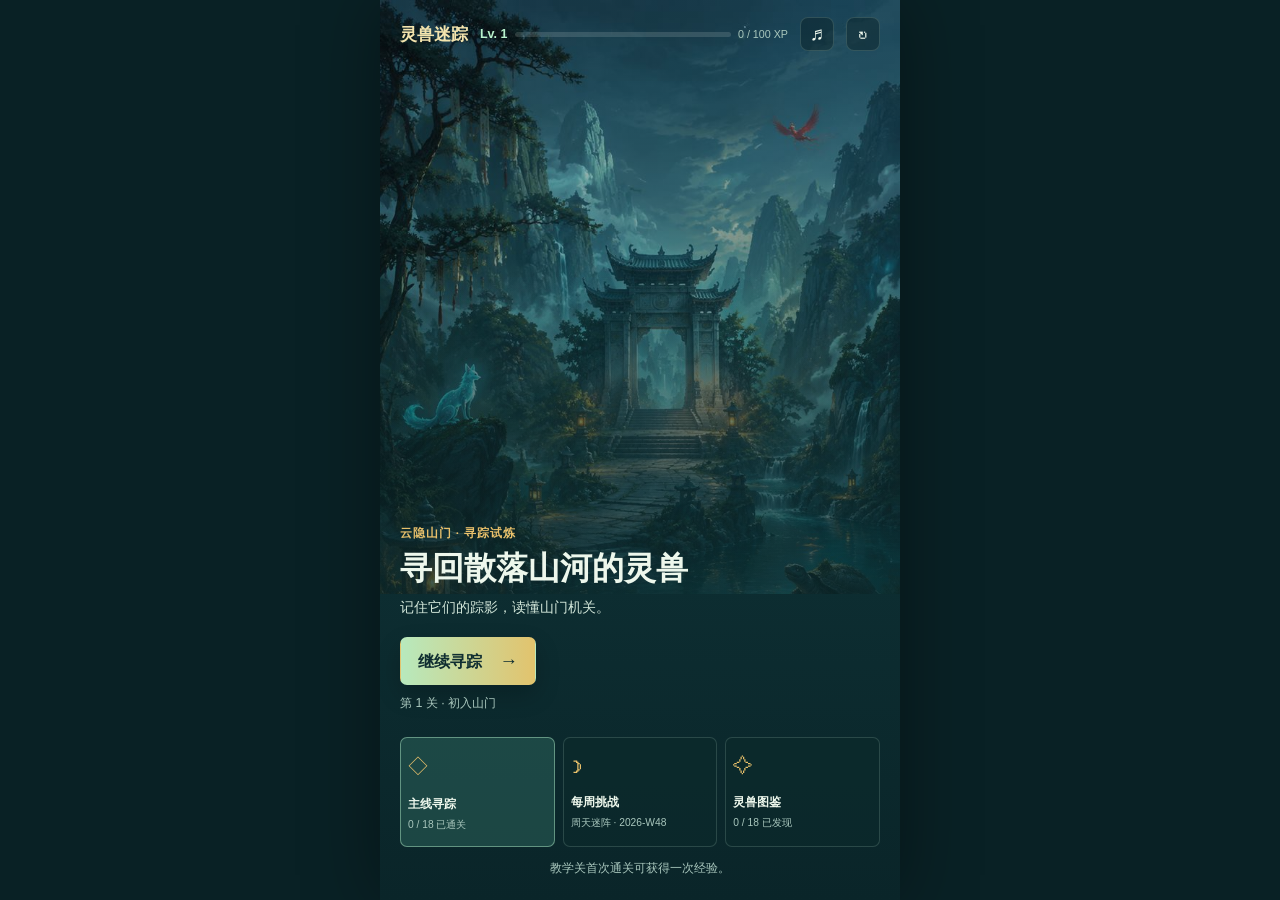
==== commit c871dff5: "Add files via upload" ====
--- a/index.html
+++ b/index.html
@@ -42,8 +42,8 @@
           <button class="home-tile" id="weeklyButton" type="button">
             <span class="tile-symbol">☽</span><strong>每周挑战</strong><small id="weeklyLabel">本周迷阵</small>
           </button>
-          <button class="home-tile" type="button" disabled>
-            <span class="tile-symbol">✧</span><strong>灵兽图鉴</strong><small>敬请期待</small>
+          <button class="home-tile" id="catalogButton" type="button">
+            <span class="tile-symbol">✧</span><strong>灵兽图鉴</strong><small id="catalogProgress">0 / 18 已发现</small>
           </button>
         </section>
         <p class="streak-line" id="streakLine">完成教学关卡，可获得一次经验。</p>
@@ -57,6 +57,20 @@
         </header>
         <div class="page-intro"><p class="eyebrow">教学试炼</p><h2>循着灵息，依序深入山门</h2></div>
         <div class="level-list" id="levelList"></div>
+      </section>
+
+      <section class="screen catalog-screen" id="catalogScreen">
+        <header class="topbar compact-topbar">
+          <button class="back-button" id="catalogBackButton" type="button">← 返回</button>
+          <div class="brand">灵兽图鉴</div>
+          <div class="level-mini" id="catalogCount">0 / 18</div>
+        </header>
+        <section class="catalog-intro">
+          <p class="eyebrow">云隐山门 · 灵息录</p>
+          <h2>已寻得的灵兽</h2>
+          <p id="catalogHint">在试炼中首次消除灵兽，即可记录它的踪影。</p>
+        </section>
+        <section class="catalog-grid" id="catalogGrid" aria-label="灵兽图鉴列表"></section>
       </section>
 
       <section class="screen play-screen" id="playScreen">
@@ -99,6 +113,17 @@
         <div class="modal-actions"><button class="secondary-button" id="replayButton" type="button">再来一局</button><button class="secondary-button" id="reviewButton" type="button">复盘本局</button><button class="primary-button" id="nextButton" type="button">下一关 <span>→</span></button></div>
       </section>
     </div>
+
+    <div class="modal-layer" id="catalogDetailModal" aria-hidden="true">
+      <section class="catalog-detail-modal" role="dialog" aria-modal="true" aria-labelledby="catalogDetailTitle">
+        <button class="catalog-close" id="catalogDetailClose" type="button" aria-label="关闭图鉴详情" title="关闭">×</button>
+        <img id="catalogDetailArt" src="" alt="">
+        <p class="eyebrow" id="catalogDetailKicker">灵息已现</p>
+        <h2 id="catalogDetailTitle"></h2>
+        <p id="catalogDetailLore"></p>
+        <p class="catalog-encounters" id="catalogDetailEncounters"></p>
+      </section>
+    </div>
     <script src="app.js"></script>
   </body>
 </html>
--- a/styles.css
+++ b/styles.css
@@ -95,3 +95,27 @@
   .play-screen .tool-button { min-height:60px; }
   .play-screen .share-tool-button { min-height:40px; }
 }
+
+.catalog-screen { background:linear-gradient(180deg,#123c40,#0b282c); }
+.catalog-intro { margin:28px 0 18px; }.catalog-intro h2 { margin:0; font-size:1.45rem; }.catalog-intro > p:not(.eyebrow) { margin:8px 0 0; color:var(--muted); font-size:.78rem; line-height:1.5; }
+.catalog-grid { display:grid; grid-template-columns:repeat(3,minmax(0,1fr)); gap:9px; padding-bottom:12px; }
+.catalog-card { position:relative; display:grid; min-width:0; aspect-ratio:1 / 1.23; overflow:hidden; align-content:end; padding:8px; border:1px solid rgba(224,196,107,.38); border-radius:7px; color:var(--ink); text-align:left; background:#173f42; }
+.catalog-card.is-found { background:#193f40; }.catalog-card.is-found:hover { border-color:var(--gold); }.catalog-card img { position:absolute; inset:0; width:100%; height:100%; object-fit:cover; opacity:.95; }.catalog-card::after { content:""; position:absolute; inset:40% 0 0; background:linear-gradient(transparent,rgba(5,28,30,.86)); pointer-events:none; }.catalog-card span,.catalog-card small { position:relative; z-index:1; display:block; overflow:hidden; text-overflow:ellipsis; white-space:nowrap; }.catalog-card span { font-size:.75rem; font-weight:800; }.catalog-card small { margin-top:3px; color:#d5e7dc; font-size:.56rem; }
+.catalog-card.is-locked { place-items:center; align-content:center; color:#87a49c; border-color:rgba(202,242,222,.12); background:linear-gradient(145deg,#153639,#0d292d); }.catalog-card.is-locked::after { display:none; }.catalog-card.is-locked i { color:rgba(232,192,107,.42); font-size:1.35rem; font-style:normal; }.catalog-card.is-locked span { margin-top:8px; }.catalog-card.is-locked small { color:#6e9187; }
+.catalog-detail-modal { position:relative; width:min(100%,390px); overflow:hidden; border:1px solid rgba(226,195,105,.38); border-radius:8px; color:#173c3e; background:#e6f0e6; box-shadow:0 24px 70px rgba(0,0,0,.32); text-align:center; }.catalog-detail-modal img { display:block; width:100%; aspect-ratio:1.45 / 1; object-fit:cover; }.catalog-detail-modal h2 { margin:7px 22px 0; font-size:1.52rem; }.catalog-detail-modal > p:not(.eyebrow):not(.catalog-encounters) { min-height:49px; margin:8px 22px 10px; color:#557668; font-size:.84rem; line-height:1.55; }.catalog-detail-modal .eyebrow { margin:16px 0 0; color:#557668; }.catalog-encounters { margin:0 22px 20px; color:#8a6824; font-size:.76rem; font-weight:800; }.catalog-close { position:absolute; top:10px; right:10px; z-index:1; display:grid; width:32px; height:32px; place-items:center; border:1px solid rgba(255,255,255,.55); border-radius:7px; color:#fff; background:rgba(7,31,33,.5); font-size:1.3rem; }
+
+@media (prefers-reduced-motion: no-preference) {
+  .tool-button:not(:disabled) .tool-art { animation:spirit-tool-float 3.8s ease-in-out infinite; }
+  .result-emblem { animation:spirit-emblem-pulse 2.4s ease-in-out infinite; }
+  .catalog-card.is-found img { animation:bestiary-art-drift 7s ease-in-out infinite alternate; }
+  .catalog-detail-modal img { animation:bestiary-detail-breathe 8s ease-in-out infinite alternate; }
+  .card.is-new-discovery .card-front { animation:spirit-found-pop .48s cubic-bezier(.2,.8,.3,1) both; }
+  .card.is-new-discovery .card-front::after { content:""; position:absolute; inset:8%; border:1px solid rgba(225,242,182,.88); border-radius:50%; box-shadow:0 0 18px rgba(185,242,205,.9),inset 0 0 16px rgba(232,192,107,.28); pointer-events:none; animation:spirit-found-ring .7s ease-out both; }
+}
+
+@keyframes spirit-tool-float { 50% { transform:translateY(-2px); filter:drop-shadow(0 3px 6px rgba(185,242,205,.22)); } }
+@keyframes spirit-emblem-pulse { 50% { transform:scale(1.08); box-shadow:0 0 0 7px rgba(185,242,205,.1),0 0 25px rgba(232,192,107,.3); } }
+@keyframes bestiary-art-drift { from { transform:scale(1.01) translateY(0); } to { transform:scale(1.06) translateY(-3px); } }
+@keyframes bestiary-detail-breathe { from { transform:scale(1.01); } to { transform:scale(1.05); } }
+@keyframes spirit-found-pop { 0% { transform:scale(.86); filter:brightness(1.45); } 100% { transform:scale(1); filter:brightness(1); } }
+@keyframes spirit-found-ring { 0% { opacity:0; transform:scale(.45); } 35% { opacity:1; } 100% { opacity:0; transform:scale(1.45); } }
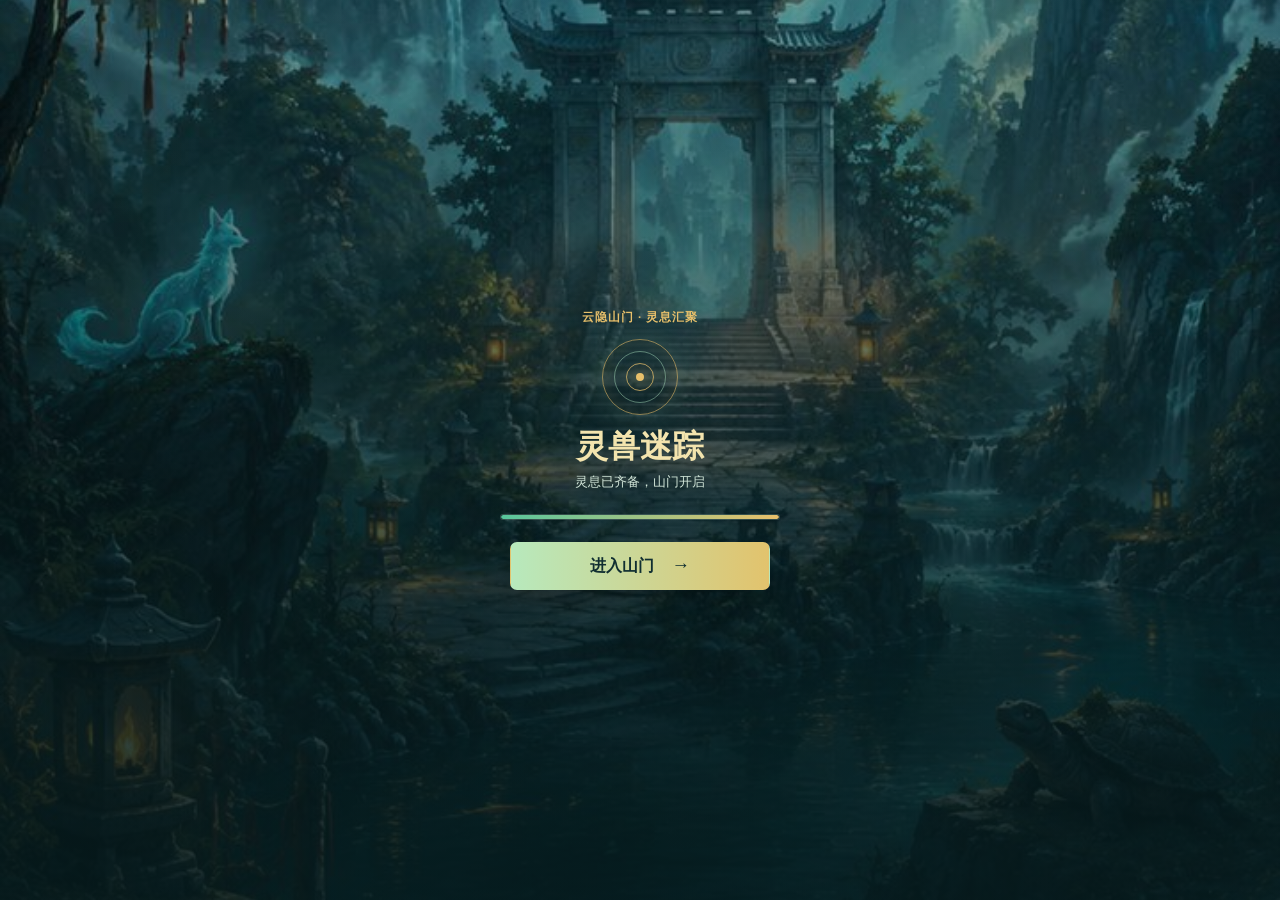
==== commit 639c8637: "Add files via upload" ====
--- a/index.html
+++ b/index.html
@@ -8,7 +8,21 @@
     <link rel="stylesheet" href="styles.css">
   </head>
   <body>
-    <main class="game-shell">
+    <section class="loading-screen" id="loadingScreen" role="status" aria-live="polite" aria-label="正在加载灵兽迷踪">
+      <div class="loading-scene" aria-hidden="true"></div>
+      <div class="loading-content">
+        <p class="eyebrow">云隐山门 · 灵息汇聚</p>
+        <div class="loading-emblem" aria-hidden="true"><i></i></div>
+        <h1>灵兽迷踪</h1>
+        <p class="loading-status" id="loadingStatus">正在唤醒山门灵息</p>
+        <div class="loading-track" aria-hidden="true"><i id="loadingFill"></i></div>
+        <div class="loading-actions" id="loadingActions" hidden>
+          <button class="primary-button" id="enterGameButton" type="button">进入山门 <span>→</span></button>
+          <button class="loading-retry" id="retryLoadingButton" type="button" hidden>重新尝试</button>
+        </div>
+      </div>
+    </section>
+    <main class="game-shell is-loading" id="gameShell" aria-hidden="true">
       <section class="screen home-screen is-active" id="homeScreen">
         <header class="topbar">
           <div class="brand">灵兽迷踪</div>
@@ -90,6 +104,7 @@
         <button class="share-tool-button" id="shareTrackerButton" type="button" aria-label="分享游戏，领取一次寻踪香" title="分享游戏，领取一次寻踪香"><span aria-hidden="true">↗</span><strong>分享求香</strong><small>本局额外获得 1 次寻踪香</small></button>
       </section>
     </main>
+    <noscript><style>.loading-screen{display:none}.game-shell{opacity:1!important;pointer-events:auto!important}</style></noscript>
 
     <div class="modal-layer" id="tutorialModal" aria-hidden="true">
       <section class="tutorial-modal" role="dialog" aria-modal="true" aria-labelledby="tutorialTitle">
--- a/styles.css
+++ b/styles.css
@@ -119,3 +119,12 @@
 @keyframes bestiary-detail-breathe { from { transform:scale(1.01); } to { transform:scale(1.05); } }
 @keyframes spirit-found-pop { 0% { transform:scale(.86); filter:brightness(1.45); } 100% { transform:scale(1); filter:brightness(1); } }
 @keyframes spirit-found-ring { 0% { opacity:0; transform:scale(.45); } 35% { opacity:1; } 100% { opacity:0; transform:scale(1.45); } }
+
+.game-shell { transition:opacity .28s ease; }.game-shell.is-loading { opacity:0; pointer-events:none; }
+.loading-screen { position:fixed; inset:0; z-index:30; display:grid; place-items:center; overflow:hidden; padding:24px; color:var(--ink); background:#092125; transition:opacity .3s ease,visibility .3s ease; }.loading-screen.is-hidden { visibility:hidden; opacity:0; pointer-events:none; }
+.loading-scene { position:absolute; inset:0; background:linear-gradient(rgba(7,30,32,.34),rgba(7,28,31,.78)),url("assets/home-mountain-gate.jpg") center / cover no-repeat,#123c40; }.loading-scene::after { content:""; position:absolute; inset:0; background:linear-gradient(180deg,rgba(5,25,27,.04),rgba(5,25,27,.52)); }
+.loading-content { position:relative; z-index:1; display:flex; width:min(100%,360px); min-height:390px; align-items:center; flex-direction:column; justify-content:center; text-align:center; }.loading-content .eyebrow { margin-bottom:14px; }.loading-content h1 { margin:12px 0 8px; color:#f3e4ae; font-size:2rem; line-height:1.2; }.loading-status { min-height:22px; margin:0; color:#d2e6d9; font-size:.8rem; }.loading-emblem { position:relative; display:grid; width:76px; aspect-ratio:1; place-items:center; border:1px solid rgba(232,192,107,.58); border-radius:50%; box-shadow:0 0 30px rgba(185,242,205,.18),inset 0 0 20px rgba(232,192,107,.1); }.loading-emblem::before,.loading-emblem::after { content:""; position:absolute; border:1px solid rgba(185,242,205,.42); border-radius:50%; }.loading-emblem::before { inset:11px; }.loading-emblem::after { inset:23px; border-color:rgba(232,192,107,.72); }.loading-emblem i { width:8px; aspect-ratio:1; border-radius:50%; background:#e8c06b; box-shadow:0 0 16px rgba(232,192,107,.9); }
+.loading-track { width:min(100%,280px); height:6px; margin-top:18px; overflow:hidden; border:1px solid rgba(202,242,222,.22); border-radius:99px; background:rgba(5,28,30,.42); }.loading-track i { display:block; width:0; height:100%; border-radius:inherit; background:linear-gradient(90deg,#58c69d,#e8c06b); transition:width .18s ease; }.loading-actions { display:grid; width:min(100%,260px); gap:10px; margin-top:22px; }.loading-actions .primary-button { width:100%; }.loading-retry { border:0; color:#cfe5d8; background:transparent; font-size:.76rem; text-decoration:underline; }
+@media (prefers-reduced-motion: no-preference) { .loading-emblem { animation:loading-emblem-breathe 2.4s ease-in-out infinite; }.loading-scene { animation:loading-scene-drift 16s ease-in-out infinite alternate; } }
+@keyframes loading-emblem-breathe { 50% { transform:scale(1.07); box-shadow:0 0 40px rgba(185,242,205,.3),inset 0 0 26px rgba(232,192,107,.16); } }
+@keyframes loading-scene-drift { to { transform:scale(1.05); } }
